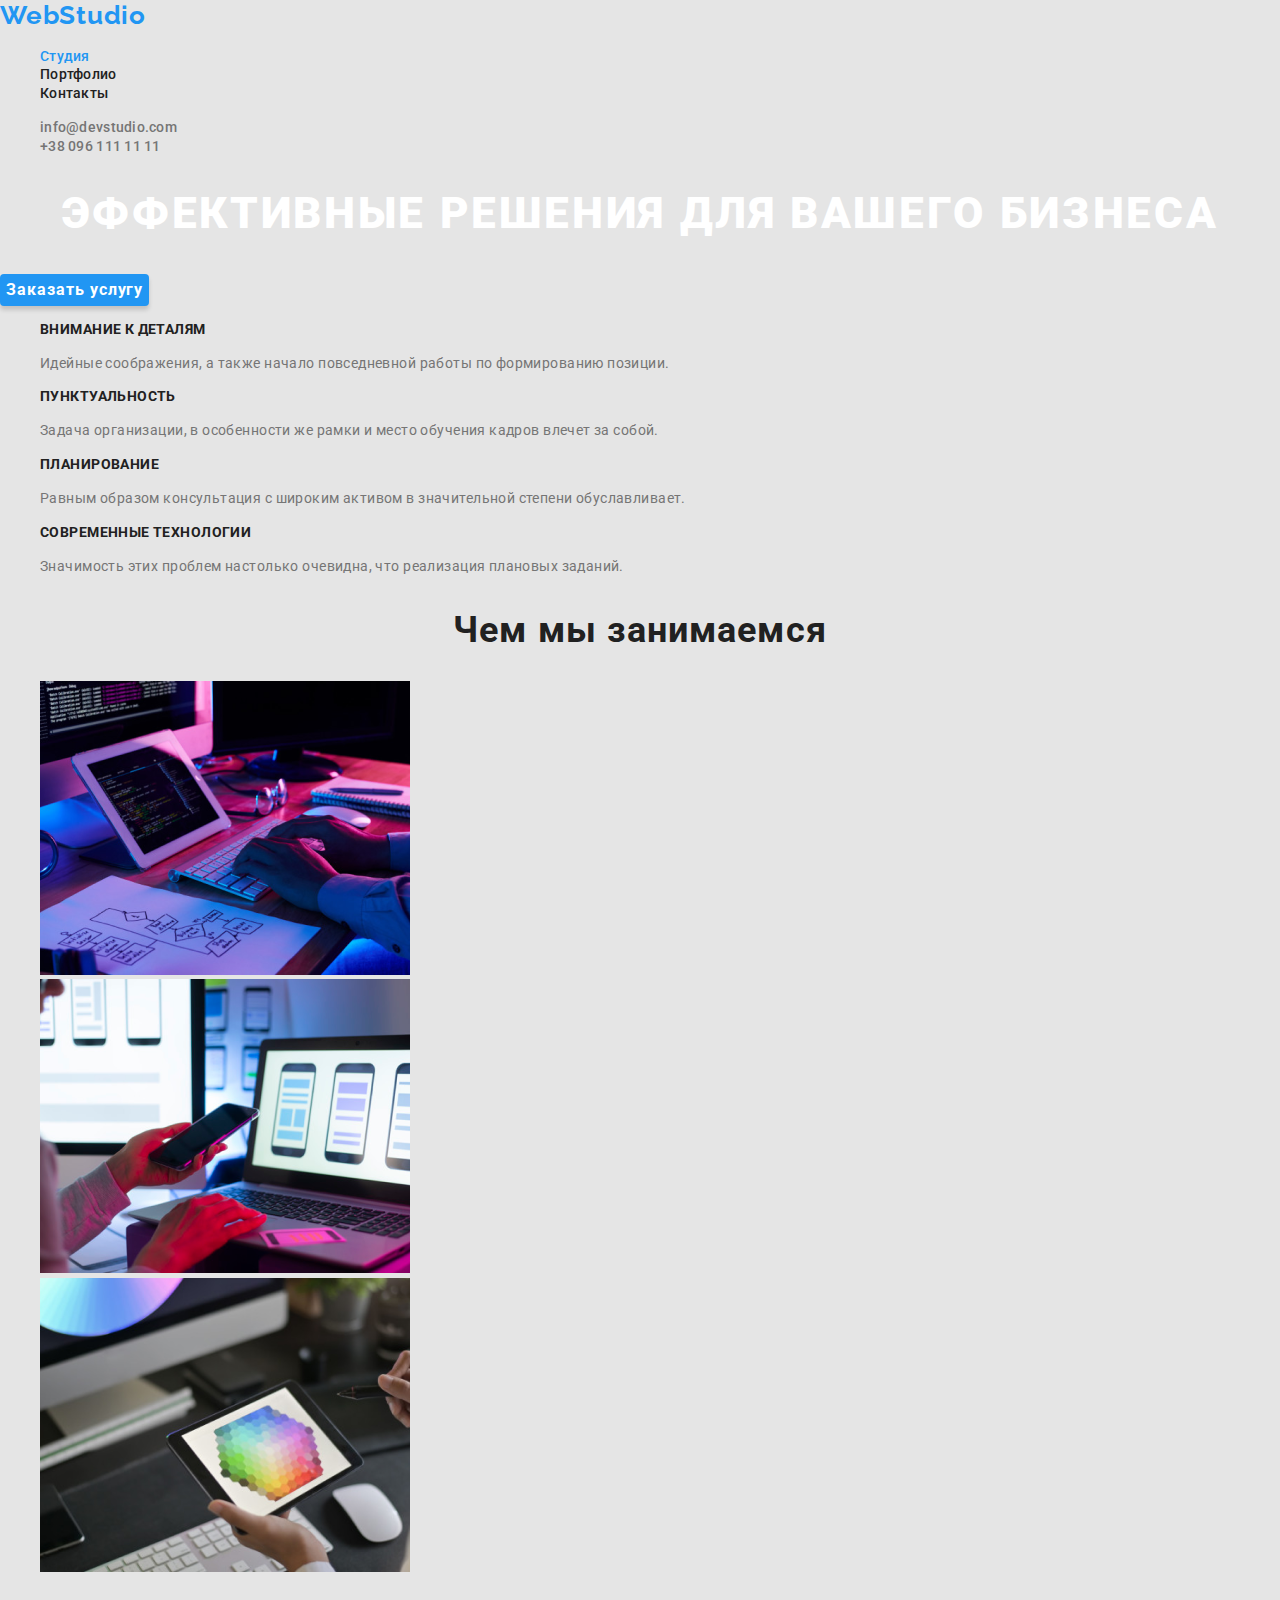
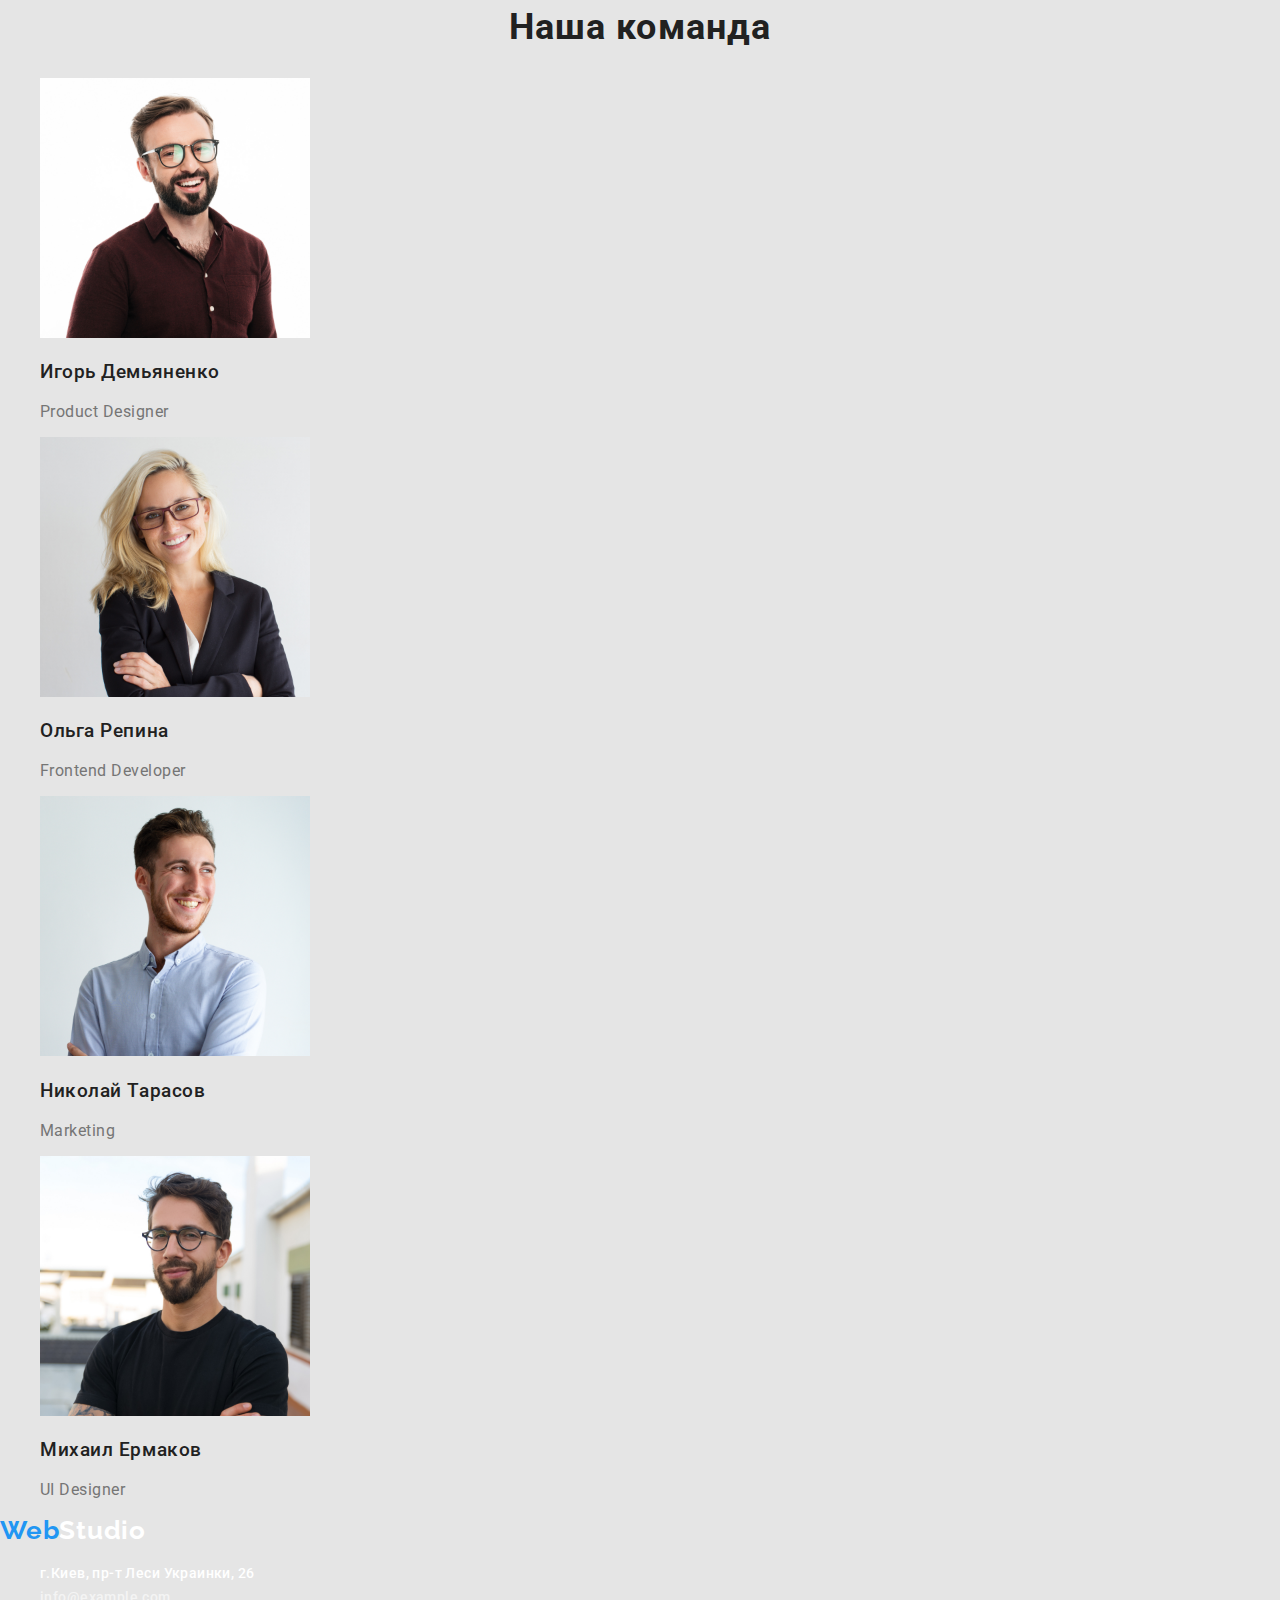
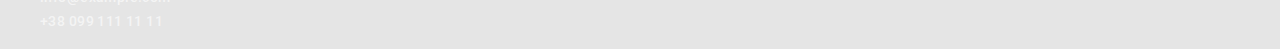
==== index.html @ 17d614b5 "клон після здачі дз2" ====
<!DOCTYPE html>
<html lang="ru">
<head>
    <meta charset="UTF-8">
    <meta name="viewport" content="width=device-width, initial-scale=1.0">
    <title lang="en">WebStudio</title>
    <link rel="stylesheet" href="https://cdnjs.cloudflare.com/ajax/libs/modern-normalize/1.0.0/modern-normalize.css">
    <link rel="stylesheet" href="./css/style.css">
    <link rel="preconnect" href="https://fonts.gstatic.com">
    <link href="https://fonts.googleapis.com/css2?family=Raleway:wght@700&family=Roboto:wght@400;500;700;900&display=swap"
      rel="stylesheet">
</head>
<body>
    <!--Верхняя линия-->
    <header>
      <nav>
        <a href="/" class="logo"><span>Web</span>Studio</a>
        <ul class="site-nav list">
          <li>
            <a class="link active" href="./index.html">Студия</a>
          </li>
          <li>
            <a class="link" href="./portfolio.html">Портфолио</a>
          </li>
          <li>
            <a class="link" href="#">Контакты</a>
          </li>
        </ul>
      </nav>
    
      <address>
        <ul class="address list">
          <li><a class="link" href="mailto:info@devstudio.com">info@devstudio.com</a></li>
          <li><a class="link" href="tel:+380961111111">+38 096 111 11 11</a></li>
        </ul>
      </address>
    </header>

    <!--Шапка-->
    <section class="header">
        <h1 class="header-title">Эффективные решения для вашего бизнеса</h1>
        <button type="button" class="header-btn">Заказать услугу</button>
    </section>

    <!--Особенности-->
    <section>
        <h2 hidden >Особенности</h2>
        <ul class="feature list">
            <li>
                <h3 class="feature-title">Внимание к деталям</h3>
                <p class="feature-text">Идейные соображения, а также начало повседневной работы по формированию позиции.</p>
            </li>
            <li>
                <h3 class="feature-title">Пунктуальность</h3>
                <p class="feature-text">Задача организации, в особенности же рамки и место обучения кадров влечет за собой.</p>
            </li>
            <li>
                <h3 class="feature-title">Планирование</h3>
                <p class="feature-text">Равным образом консультация с широким активом в значительной степени обуславливает.</p>
            </li>
            <li>
                <h3 class="feature-title">Современные технологии</h3>
                <p class="feature-text">Значимость этих проблем настолько очевидна, что реализация плановых заданий.</p>
            </li>
        </ul>
    </section>

    <!--Чем мы занимаемся-->
    <section class="what-we-do">
        <h2 class="title">Чем мы занимаемся</h2>
        <ul class="list">
            <li><img src="./img/what-we-do/box-1.png" alt="Разработка вэб-страниц" width="370"></li>
            <li><img src="./img/what-we-do/box-2.png" alt="Разработка мобильных приложений" width="370"></li>
            <li><img src="./img/what-we-do/box-3.png" alt="Дизайн" width="370"></li>
        </ul>
    </section>

    <!--Наша команда-->
    <section class="team">
        <h2 class="title">Наша команда</h2>
        <ul class="list">
            <li>
                <img src="./img/our-team/igor.jpg" alt="Игорь Демьяненко" width="270">
                <h3 class="team-title">Игорь Демьяненко</h3>
                <p>Product Designer</p>
            </li>
            <li>
                <img src="./img/our-team/olga.jpg" alt="Ольга Репина" width="270">
                <h3 class="team-title">Ольга Репина</h3>
                <p>Frontend Developer</p>
            </li>
            <li>
                <img src="./img/our-team/nikolay.jpg" alt="Николай Тарасов" width="270">
                <h3 class="team-title">Николай Тарасов</h3>
                <p>Marketing</p>
            </li>
            <li>
                <img src="./img/our-team/mihail.jpg" alt="Михаил Ермаков" width="270">
                <h3 class="team-title">Михаил Ермаков</h3>
                <p>UI Designer</p>
            </li>
        </ul>

     </section>

     <!--Подвал-->
     <footer class="footer">
        <a href="./index.html" class="footer-link logo"><span>Web</span>Studio</a>

        <address>
          <ul class="footer list">
            <li>
                <a class="link" href="https://goo.gl/maps/dNWQsB7XcE4CSutT9" target="_blank">г.Киев, пр-т Леси Украинки, 26</a>
            </li>
            <li>
                <a class="link" href="mailto:info@example.com">info@example.com</a>
            </li>
            <li>
                <a class="link" href="tel:+380991111111">+38 099 111 11 11</a>
            </li>
          </ul>
        </address>

     </footer>

     </body>
</html>
---- css/style.css ----
/*основной цвет текста #757575; */
/*вторичный цвет текста #212121; */
/*белый #FFFFFF; */
/*акцент #2196F3; */

:root {
  --primary-text-color: #757575;
  --title-text-color: #212121;
  --accent-color: #2196f3;
  --link-color: #ffffff;
  --black-color: #000;
}

body {
  background-color: #e5e5e5;
  color: var(--primary-text-color);
  font-family: 'Roboto', sans-serif;
  font-size: 16px;
}

a {
  text-decoration: none;
}

.list {
  list-style: none;
}

/* webstudio index.html */
/* Шапка */
.header-title {
  font-weight: 900;
  font-size: 44px;
  line-height: 1.36em;
  text-align: center;
  letter-spacing: 0.06em;
  text-transform: uppercase;
  color: var(--link-color);
}

.header-btn {
  background-color: var(--accent-color);
  font-weight: 700;
  line-height: 1.87em;
  letter-spacing: 0.06em;
  color: var(--link-color);
  box-shadow: 0px 4px 4px rgba(0, 0, 0, 0.15);
  border-radius: 4px;
  border: 0;
}

/* Особенности */

.feature-title {
  font-weight: 700;
  font-size: 14px;
  line-height: 1.14em;
  letter-spacing: 0.03em;
  text-transform: uppercase;
  color: var(--title-text-color);
}

.feature-text {
  font-size: 14px;
  line-height: 1.71em;
  letter-spacing: 0.03em;
}

/* Чем мы занимаемся */
.what-we-do .title,
.team > .title {
  font-weight: 700;
  font-size: 36px;
  line-height: 1.17em;
  text-align: center;
  letter-spacing: 0.03em;
  color: var(--title-text-color);
}

.team-title {
  font-weight: 500;
  line-height: 1.19em;
  letter-spacing: 0.03em;
  color: var(--title-text-color);
}

.team p {
  line-height: 1.19em;
  letter-spacing: 0.03em;
}

/* portfolio.html */

/* Логотип */
.logo {
  color: var(--black-color);
  font-family: 'Raleway', sans-serif;
  font-weight: 700;
  font-size: 26px;
  line-height: 1.19em;
  letter-spacing: 0.03em;
}

.logo > span {
  color: var(--accent-color);
}

.logo:hover,
.logo:focus {
  color: var(--accent-color);
}

/*site nav*/
.link {
  color: var(--title-text-color);
  font-style: normal;
  font-weight: 500;
  font-size: 14px;
  line-height: 16px;
  letter-spacing: 0.02em;
}

.link:hover,
.link:focus {
  color: var(--accent-color);
}

.address .link {
  color: inherit;
}

.address .link:hover,
.address .link:focus {
  color: var(--accent-color);
}

.active {
  color: var(--accent-color);
}

/* Фильтры */
.filters button {
  font-weight: 500;
  line-height: 1.63em;
  text-align: center;
  letter-spacing: 0.03em;
}

.filters button:hover,
.filters button:focus {
  color: var(--link-color);
  background-color: var(--accent-color);
}

/* Портфолио */
.title {
  font-weight: 700;
  font-size: 18px;
  line-height: 2em;
  letter-spacing: 0.06em;
  color: var(--title-text-color);
}

.subtitle {
  line-height: 1.88em;
  letter-spacing: 0.03em;
}

/* footer */
.footer-link {
  color: var(--link-color);
}

.footer .link {
  font-size: 14px;
  line-height: 1.71em;
  letter-spacing: 0.03em;
  color: var(--link-color);
}

.footer a[href='mailto:info@example.com'],
.footer a[href='tel:+380991111111'] {
  color: rgba(255, 255, 255, 0.6);
}

.footer .link:hover,
.footer .link:focus {
  color: var(--accent-color);
}
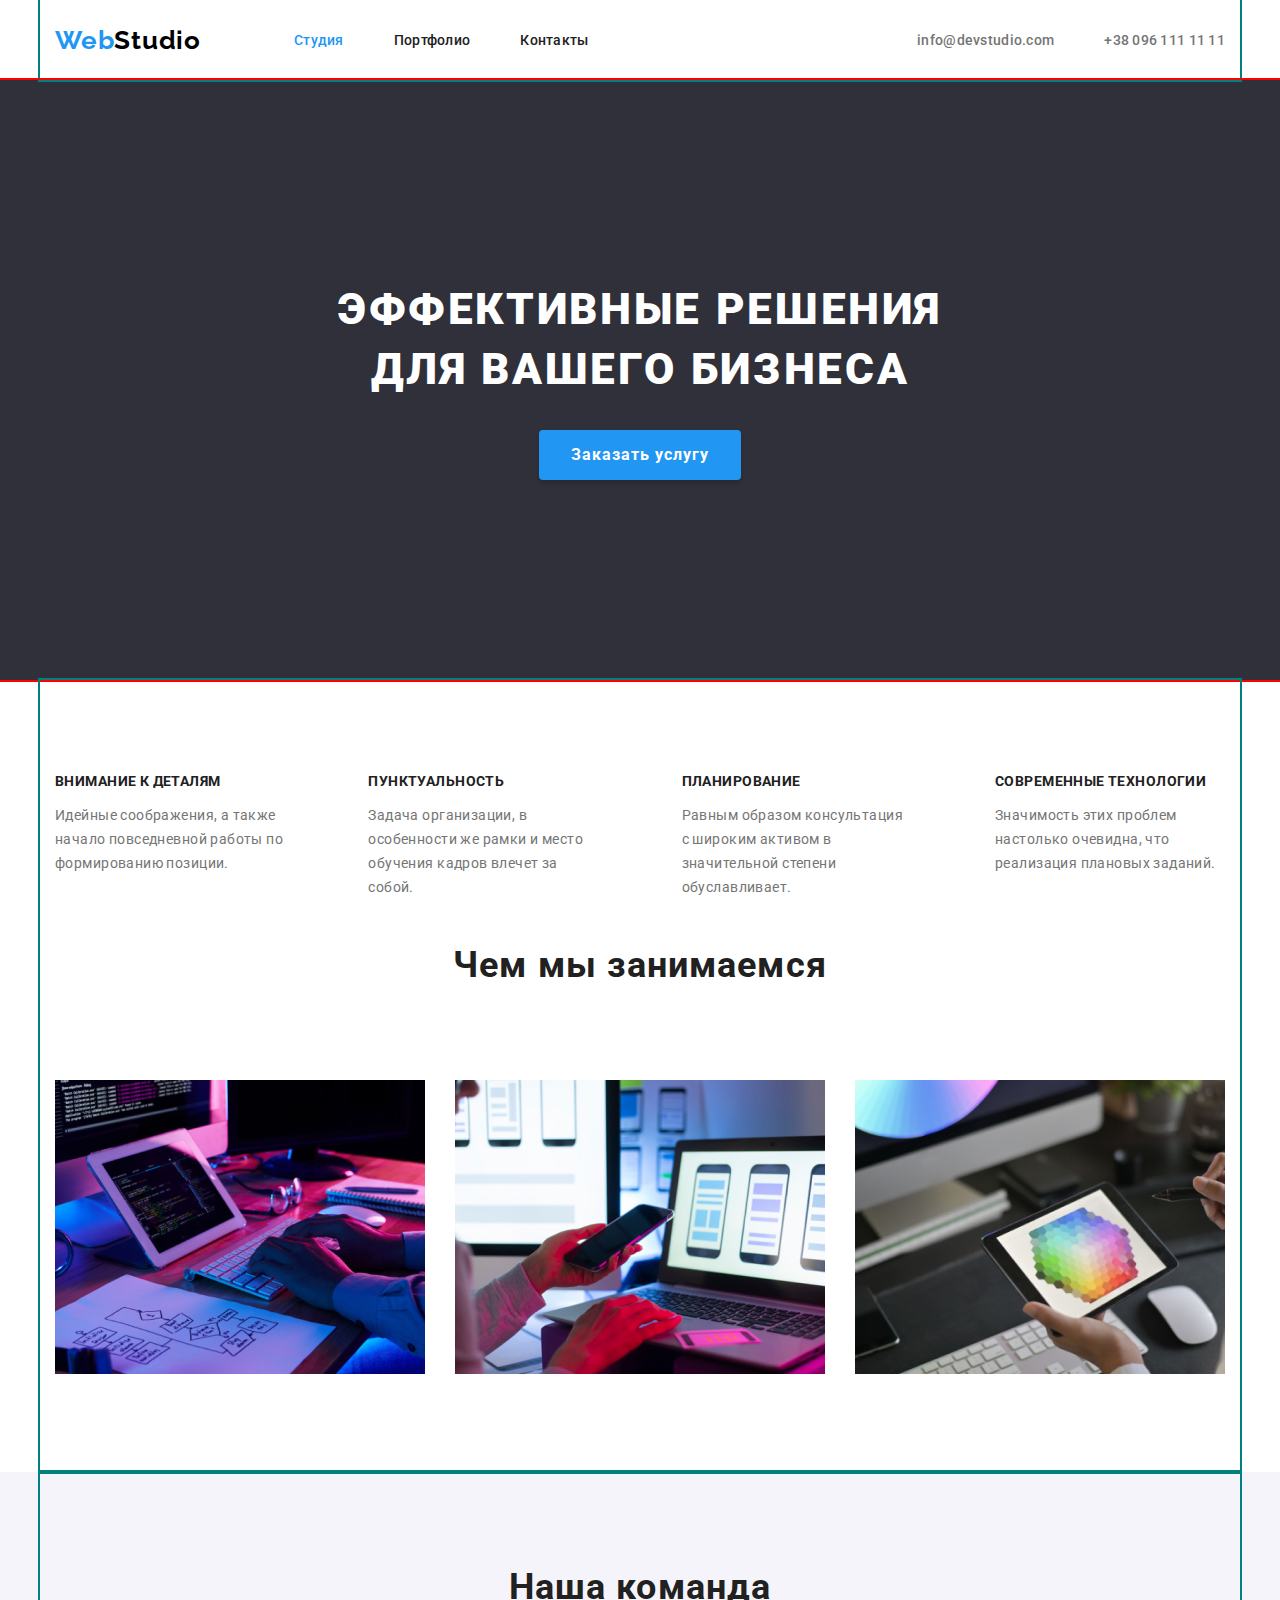
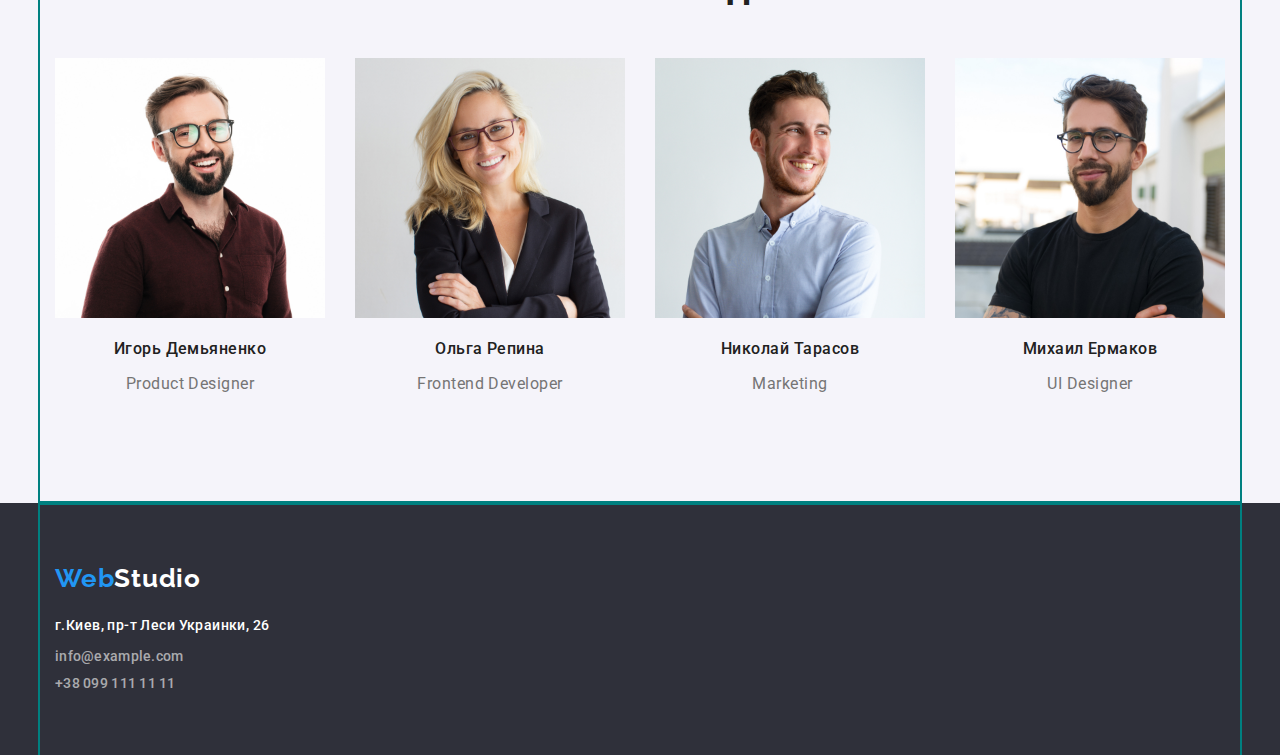
==== commit 9145e46a: "Добавляет стили позиционирования" ====
--- a/index.html
+++ b/index.html
@@ -11,115 +11,129 @@
       rel="stylesheet">
 </head>
 <body>
-    <!--Верхняя линия-->
-    <header>
-      <nav>
-        <a href="/" class="logo"><span>Web</span>Studio</a>
-        <ul class="site-nav list">
-          <li>
-            <a class="link active" href="./index.html">Студия</a>
-          </li>
-          <li>
-            <a class="link" href="./portfolio.html">Портфолио</a>
-          </li>
-          <li>
-            <a class="link" href="#">Контакты</a>
-          </li>
+    <!--Шапка-->
+    <header class="page-header">
+      <div class="container header-container">
+          <a href="/" class="logo logo-link"><span>Web</span>Studio</a>
+          <ul class="site-nav list">
+            <li class="item">
+              <a class="link active" href="./index.html">Студия</a>
+            </li>
+            <li class="item">
+              <a class="link" href="./portfolio.html">Портфолио</a>
+            </li>
+            <li class="item">
+              <a class="link" href="#">Контакты</a>
+            </li>
+          </ul>
+        
+      
+        
+        <ul class="header-contacts address list">
+          <li class="item"><a class="link" href="mailto:info@devstudio.com">info@devstudio.com</a></li>
+          <li class="item"><a class="link" href="tel:+380961111111">+38 096 111 11 11</a></li>
         </ul>
-      </nav>
-    
-      <address>
-        <ul class="address list">
-          <li><a class="link" href="mailto:info@devstudio.com">info@devstudio.com</a></li>
-          <li><a class="link" href="tel:+380961111111">+38 096 111 11 11</a></li>
-        </ul>
-      </address>
+      </div>
     </header>
 
-    <!--Шапка-->
-    <section class="header">
-        <h1 class="header-title">Эффективные решения для вашего бизнеса</h1>
-        <button type="button" class="header-btn">Заказать услугу</button>
-    </section>
-
-    <!--Особенности-->
-    <section>
-        <h2 hidden >Особенности</h2>
-        <ul class="feature list">
-            <li>
-                <h3 class="feature-title">Внимание к деталям</h3>
-                <p class="feature-text">Идейные соображения, а также начало повседневной работы по формированию позиции.</p>
-            </li>
-            <li>
-                <h3 class="feature-title">Пунктуальность</h3>
-                <p class="feature-text">Задача организации, в особенности же рамки и место обучения кадров влечет за собой.</p>
-            </li>
-            <li>
-                <h3 class="feature-title">Планирование</h3>
-                <p class="feature-text">Равным образом консультация с широким активом в значительной степени обуславливает.</p>
-            </li>
-            <li>
-                <h3 class="feature-title">Современные технологии</h3>
-                <p class="feature-text">Значимость этих проблем настолько очевидна, что реализация плановых заданий.</p>
-            </li>
-        </ul>
+    <!--Герой-->
+    <section class="hero">
+        <h1 class="hero-title">Эффективные решения <br> для вашего бизнеса</h1>
+        <button type="button" class="hero-btn">Заказать услугу</button>
     </section>
 
     <!--Чем мы занимаемся-->
     <section class="what-we-do">
-        <h2 class="title">Чем мы занимаемся</h2>
-        <ul class="list">
-            <li><img src="./img/what-we-do/box-1.png" alt="Разработка вэб-страниц" width="370"></li>
-            <li><img src="./img/what-we-do/box-2.png" alt="Разработка мобильных приложений" width="370"></li>
-            <li><img src="./img/what-we-do/box-3.png" alt="Дизайн" width="370"></li>
-        </ul>
+        <div class="container feature-container">
+          <h2 hidden>Особенности</h2>
+          <ul class="feature-list list">
+            <li  class="feture-list-item">
+              <h3 class="feature-title">Внимание к деталям</h3>
+              <p class="feature-text">Идейные соображения, а также начало повседневной работы по формированию позиции.</p>
+            </li>
+            <li class="feture-list-item">
+              <h3 class="feature-title">Пунктуальность</h3>
+              <p class="feature-text">Задача организации, в особенности же рамки и место обучения кадров влечет за собой.</p>
+            </li>
+            <li class="feture-list-item">
+              <h3 class="feature-title">Планирование</h3>
+              <p class="feature-text">Равным образом консультация с широким активом в значительной степени обуславливает.</p>
+            </li>
+            <li class="feture-list-item">
+              <h3 class="feature-title">Современные технологии</h3>
+              <p class="feature-text">Значимость этих проблем настолько очевидна, что реализация плановых заданий.</p>
+            </li>
+          </ul>
+
+
+          <h2 class="what-we-do-title">Чем мы занимаемся</h2>
+          <ul class="what-we-do-list list">
+              <li class="what-we-do-item"><img src="./img/what-we-do/box-1.png" alt="Разработка вэб-страниц" width="370"></li>
+              <li class="what-we-do-item"><img src="./img/what-we-do/box-2.png" alt="Разработка мобильных приложений" width="370"></li>
+              <li class="what-we-do-item"><img src="./img/what-we-do/box-3.png" alt="Дизайн" width="370"></li>
+          </ul>
+        </div>
     </section>
 
     <!--Наша команда-->
     <section class="team">
-        <h2 class="title">Наша команда</h2>
-        <ul class="list">
-            <li>
-                <img src="./img/our-team/igor.jpg" alt="Игорь Демьяненко" width="270">
-                <h3 class="team-title">Игорь Демьяненко</h3>
-                <p>Product Designer</p>
+
+        <div class="container team-container">
+
+          <h2 class="team-main-title">Наша команда</h2>
+
+          <ul class="team-list list">
+
+            <li class="team-list-item">
+              <img src="./img/our-team/igor.jpg" alt="Игорь Демьяненко" width="270">
+              <h3 class="team-title">Игорь Демьяненко</h3>
+              <p class="team-item-text">Product Designer</p>
             </li>
-            <li>
-                <img src="./img/our-team/olga.jpg" alt="Ольга Репина" width="270">
-                <h3 class="team-title">Ольга Репина</h3>
-                <p>Frontend Developer</p>
+
+            <li class="team-list-item">
+              <img src="./img/our-team/olga.jpg" alt="Ольга Репина" width="270">
+              <h3 class="team-title">Ольга Репина</h3>
+              <p class="team-item-text">Frontend Developer</p>
             </li>
-            <li>
-                <img src="./img/our-team/nikolay.jpg" alt="Николай Тарасов" width="270">
-                <h3 class="team-title">Николай Тарасов</h3>
-                <p>Marketing</p>
+
+            <li class="team-list-item">
+              <img src="./img/our-team/nikolay.jpg" alt="Николай Тарасов" width="270">
+              <h3 class="team-title">Николай Тарасов</h3>
+              <p class="team-item-text">Marketing</p>
             </li>
-            <li>
-                <img src="./img/our-team/mihail.jpg" alt="Михаил Ермаков" width="270">
-                <h3 class="team-title">Михаил Ермаков</h3>
-                <p>UI Designer</p>
+
+            <li class="team-list-item">
+              <img src="./img/our-team/mihail.jpg" alt="Михаил Ермаков" width="270">
+              <h3 class="team-title">Михаил Ермаков</h3>
+              <p class="team-item-text">UI Designer</p>
             </li>
-        </ul>
+
+          </ul>
+
+        </div>
 
      </section>
 
      <!--Подвал-->
      <footer class="footer">
-        <a href="./index.html" class="footer-link logo"><span>Web</span>Studio</a>
-
-        <address>
-          <ul class="footer list">
-            <li>
-                <a class="link" href="https://goo.gl/maps/dNWQsB7XcE4CSutT9" target="_blank">г.Киев, пр-т Леси Украинки, 26</a>
-            </li>
-            <li>
-                <a class="link" href="mailto:info@example.com">info@example.com</a>
-            </li>
-            <li>
-                <a class="link" href="tel:+380991111111">+38 099 111 11 11</a>
-            </li>
-          </ul>
-        </address>
+        <div class="container footer-container">
+          <a href="./index.html" class="footer-link logo"><span>Web</span>Studio</a>
+          
+          <address>
+            <ul class="footer-list list">
+              <li class="footer-list-item">
+                <a class="footer-link-address link" href="https://goo.gl/maps/dNWQsB7XcE4CSutT9" target="_blank">г.Киев, пр-т Леси
+                  Украинки, 26</a>
+              </li>
+              <li class="footer-list-item">
+                <a class="footer-link-contact link" href="mailto:info@example.com">info@example.com</a>
+              </li>
+              <li class="footer-list-item">
+                <a class="footer-link-contact link" href="tel:+380991111111">+38 099 111 11 11</a>
+              </li>
+            </ul>
+          </address>
+        </div>
 
      </footer>
 
--- a/css/style.css
+++ b/css/style.css
@@ -1,8 +1,10 @@
+/* =================== Палитра цветов =================== */
 /*основной цвет текста #757575; */
 /*вторичный цвет текста #212121; */
 /*белый #FFFFFF; */
 /*акцент #2196F3; */
 
+/*  =================== Обьявление переменных =================== */
 :root {
   --primary-text-color: #757575;
   --title-text-color: #212121;
@@ -12,7 +14,7 @@
 }
 
 body {
-  background-color: #e5e5e5;
+  background-color: var(--link-color);
   color: var(--primary-text-color);
   font-family: 'Roboto', sans-serif;
   font-size: 16px;
@@ -24,11 +26,73 @@
 
 .list {
   list-style: none;
-}
-
-/* webstudio index.html */
-/* Шапка */
-.header-title {
+  margin: 0;
+  padding: 0;
+}
+
+/* =================== Стили для webstudio index.html ===================  */
+
+/*=================== Шапка ===================*/
+
+.container {
+  width: 1200px;
+  outline: 2px solid teal;
+  margin-left: auto;
+  margin-right: auto;
+  padding-left: 15px;
+  padding-right: 15px;
+}
+
+.header-container {
+  display: flex;
+  align-items: center;
+}
+
+.logo-link {
+  display: block;
+  padding-top: 24px;
+  padding-bottom: 24px;
+}
+
+.site-nav {
+  display: flex;
+  margin-left: 93px;
+}
+
+.site-nav .item:not(:last-child) {
+  margin-right: 50px;
+}
+/*
+.site-nav .item:last-child {
+  margin-right: 331px;
+}*/
+
+.header-contacts {
+  display: flex;
+  margin-left: auto;
+}
+
+.header-contacts .item + .item {
+  margin-left: 50px;
+}
+
+.site-nav .link,
+.header-contacts .link {
+  display: block;
+  padding-top: 32px;
+  padding-bottom: 32px;
+}
+
+/* ================== Герой ================== */
+.hero {
+  text-align: center;
+  height: 600px;
+  background-color: #2f303a;
+  padding-top: 200px;
+
+  outline: 2px solid red;
+}
+.hero-title {
   font-weight: 900;
   font-size: 44px;
   line-height: 1.36em;
@@ -36,9 +100,12 @@
   letter-spacing: 0.06em;
   text-transform: uppercase;
   color: var(--link-color);
-}
-
-.header-btn {
+
+  margin: 0;
+  margin-bottom: 30px;
+}
+
+.hero-btn {
   background-color: var(--accent-color);
   font-weight: 700;
   line-height: 1.87em;
@@ -47,9 +114,14 @@
   box-shadow: 0px 4px 4px rgba(0, 0, 0, 0.15);
   border-radius: 4px;
   border: 0;
-}
-
-/* Особенности */
+  padding: 10px 32px;
+}
+
+/*=================== Чем мы занимаемся ===================*/
+.feature-container {
+  padding-top: 94px;
+  padding-bottom: 94px;
+}
 
 .feature-title {
   font-weight: 700;
@@ -58,6 +130,8 @@
   letter-spacing: 0.03em;
   text-transform: uppercase;
   color: var(--title-text-color);
+  margin-bottom: 0;
+  margin-top: 0;
 }
 
 .feature-text {
@@ -66,32 +140,81 @@
   letter-spacing: 0.03em;
 }
 
-/* Чем мы занимаемся */
-.what-we-do .title,
-.team > .title {
+.feature-list {
+  padding-left: 0;
+  display: flex;
+  justify-content: space-between;
+}
+
+.feture-list-item {
+  width: 230px;
+}
+
+.what-we-do-title {
   font-weight: 700;
   font-size: 36px;
   line-height: 1.17em;
   text-align: center;
   letter-spacing: 0.03em;
   color: var(--title-text-color);
+  margin-bottom: 94px;
+}
+
+.what-we-do-list {
+  display: flex;
+  justify-content: space-between;
+}
+
+/* ====================== Наша команда ====================== */
+.team-container {
+  padding-top: 94px;
+  padding-bottom: 94px;
+  text-align: center;
+}
+
+.team-list {
+  display: flex;
+  justify-content: space-between;
+}
+
+.team-main-title {
+  font-weight: 700;
+  font-size: 36px;
+  line-height: 1.17em;
+  letter-spacing: 0.03em;
+  color: var(--title-text-color);
+  margin-top: 0;
+  margin-bottom: 50px;
 }
 
 .team-title {
   font-weight: 500;
-  line-height: 1.19em;
-  letter-spacing: 0.03em;
-  color: var(--title-text-color);
-}
-
-.team p {
-  line-height: 1.19em;
-  letter-spacing: 0.03em;
-}
-
-/* portfolio.html */
-
-/* Логотип */
+  font-size: 16px;
+  line-height: 1.188em;
+  letter-spacing: 0.03em;
+  color: var(--title-text-color);
+}
+
+.team-item-text {
+  font-family: Roboto;
+  font-style: normal;
+  font-weight: normal;
+  font-size: 16px;
+  line-height: 19px;
+  /* identical to box height */
+
+  text-align: center;
+  letter-spacing: 0.03em;
+
+  color: #757575;
+}
+.team {
+  background-color: #f5f4fa;
+}
+
+/* =================== Стили для portfolio.html =================== */
+
+/* =================== Логотип =================== */
 .logo {
   color: var(--black-color);
   font-family: 'Raleway', sans-serif;
@@ -110,7 +233,7 @@
   color: var(--accent-color);
 }
 
-/*site nav*/
+/*=================== Navigation ===================*/
 .link {
   color: var(--title-text-color);
   font-style: normal;
@@ -138,12 +261,29 @@
   color: var(--accent-color);
 }
 
-/* Фильтры */
-.filters button {
+/* =================== Фильтры ===================*/
+.portfolio-container {
+  padding-top: 94px;
+  padding-bottom: 94px;
+}
+
+.filters {
+  display: flex;
+  justify-content: center;
+  margin-bottom: 50px;
+}
+
+.btn {
   font-weight: 500;
   line-height: 1.63em;
   text-align: center;
   letter-spacing: 0.03em;
+  padding: 6px 22px;
+  border: unset;
+}
+
+.filters .item:not(:last-child) {
+  margin-right: 9px;
 }
 
 .filters button:hover,
@@ -152,7 +292,22 @@
   background-color: var(--accent-color);
 }
 
-/* Портфолио */
+/* =================== Портфолио =================== */
+.projects {
+  display: flex;
+  flex-wrap: wrap;
+  margin-top: -30px;
+  margin-left: -30px;
+  outline: 2px solid teal;
+}
+
+.projects .item {
+  width: 370px;
+  margin-top: 30px;
+  margin-left: 30px;
+  outline: 2px solid black;
+}
+
 .title {
   font-weight: 700;
   font-size: 18px;
@@ -166,24 +321,42 @@
   letter-spacing: 0.03em;
 }
 
-/* footer */
+/* =================== Footer =================== */
+.footer {
+  background-color: #2f303a;
+}
+
+.footer-container {
+  height: 252px;
+  padding-top: 60px;
+  padding-bottom: 60px;
+}
+
+.footer-list .footer-list-item:not(:last-child) {
+  margin-bottom: 9px;
+}
 .footer-link {
-  color: var(--link-color);
-}
-
-.footer .link {
+  display: inline-block;
+  color: var(--link-color);
+  margin-bottom: 20px;
+}
+
+.footer-link-address {
   font-size: 14px;
   line-height: 1.71em;
   letter-spacing: 0.03em;
   color: var(--link-color);
 }
 
-.footer a[href='mailto:info@example.com'],
-.footer a[href='tel:+380991111111'] {
+.footer-link-contact {
   color: rgba(255, 255, 255, 0.6);
 }
 
-.footer .link:hover,
-.footer .link:focus {
-  color: var(--accent-color);
-}
+.footer-link:hover,
+.footer-link-address:hover,
+.footer-link-contact:hover,
+.footer-link:focus,
+.footer-link-address:focus,
+.footer-link-contact:focus {
+  color: var(--accent-color);
+}
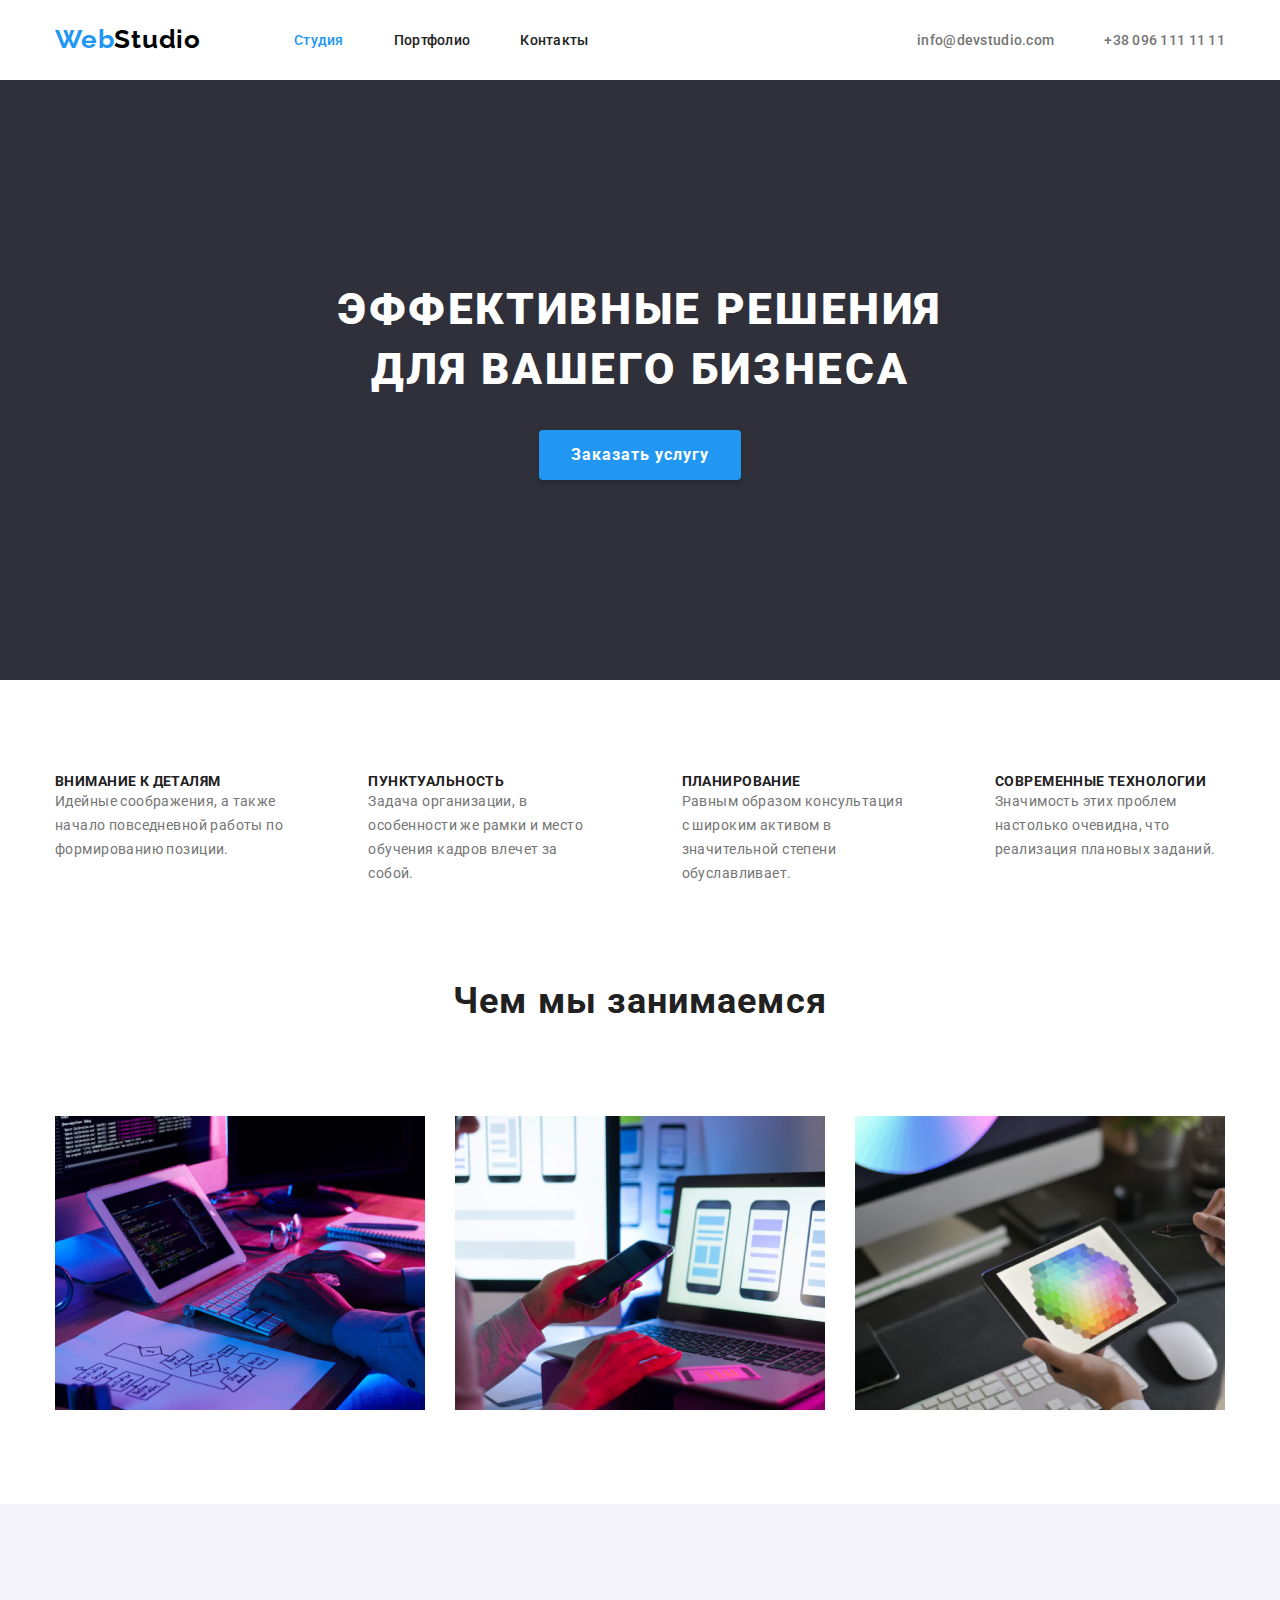
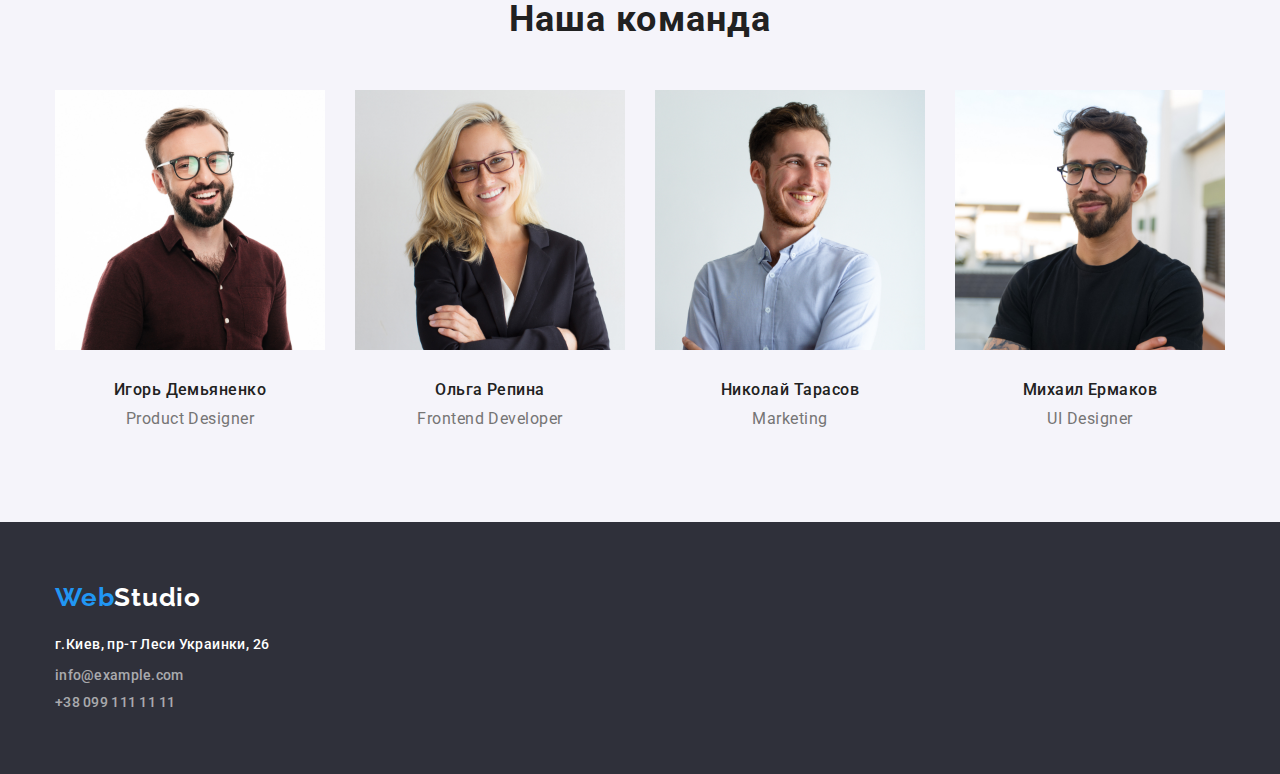
==== commit e6f0c187: "добавляет отступы блоков" ====
--- a/index.html
+++ b/index.html
@@ -14,18 +14,20 @@
     <!--Шапка-->
     <header class="page-header">
       <div class="container header-container">
-          <a href="/" class="logo logo-link"><span>Web</span>Studio</a>
-          <ul class="site-nav list">
-            <li class="item">
-              <a class="link active" href="./index.html">Студия</a>
-            </li>
-            <li class="item">
-              <a class="link" href="./portfolio.html">Портфолио</a>
-            </li>
-            <li class="item">
-              <a class="link" href="#">Контакты</a>
-            </li>
-          </ul>
+          <nav class="nav-site">
+            <a href="/" class="logo logo-link link"><span>Web</span>Studio</a>
+            <ul class="site-nav list">
+              <li class="item">
+                <a class="link active" href="./index.html">Студия</a>
+              </li>
+              <li class="item">
+                <a class="link" href="./portfolio.html">Портфолио</a>
+              </li>
+              <li class="item">
+                <a class="link" href="#">Контакты</a>
+              </li>
+            </ul>
+          </nav>
         
       
         
@@ -117,22 +119,31 @@
      <!--Подвал-->
      <footer class="footer">
         <div class="container footer-container">
-          <a href="./index.html" class="footer-link logo"><span>Web</span>Studio</a>
+
+          <a href="./index.html" class="footer-link link logo"><span>Web</span>Studio</a>
           
           <address>
+
             <ul class="footer-list list">
+
               <li class="footer-list-item">
-                <a class="footer-link-address link" href="https://goo.gl/maps/dNWQsB7XcE4CSutT9" target="_blank">г.Киев, пр-т Леси
-                  Украинки, 26</a>
+                <a class="footer-link-address link" 
+                href="https://goo.gl/maps/dNWQsB7XcE4CSutT9" 
+                target="_blank">г.Киев, пр-т Леси Украинки, 26</a>
               </li>
+
               <li class="footer-list-item">
                 <a class="footer-link-contact link" href="mailto:info@example.com">info@example.com</a>
               </li>
+
               <li class="footer-list-item">
                 <a class="footer-link-contact link" href="tel:+380991111111">+38 099 111 11 11</a>
               </li>
+
             </ul>
+            
           </address>
+
         </div>
 
      </footer>
--- a/css/style.css
+++ b/css/style.css
@@ -1,3 +1,29 @@
+/* ============ Обнуление стилей =================== */
+
+h1,
+h2,
+h3,
+h4,
+h5,
+h6,
+p {
+  margin: 0;
+}
+
+img {
+  display: block;
+}
+
+.list {
+  list-style: none;
+  margin: 0;
+  padding: 0;
+}
+
+.link {
+  text-decoration: none;
+}
+
 /* =================== Палитра цветов =================== */
 /*основной цвет текста #757575; */
 /*вторичный цвет текста #212121; */
@@ -10,7 +36,7 @@
   --title-text-color: #212121;
   --accent-color: #2196f3;
   --link-color: #ffffff;
-  --black-color: #000;
+  --logo-color: #000;
 }
 
 body {
@@ -20,23 +46,12 @@
   font-size: 16px;
 }
 
-a {
-  text-decoration: none;
-}
-
-.list {
-  list-style: none;
-  margin: 0;
-  padding: 0;
-}
-
 /* =================== Стили для webstudio index.html ===================  */
 
 /*=================== Шапка ===================*/
 
 .container {
   width: 1200px;
-  outline: 2px solid teal;
   margin-left: auto;
   margin-right: auto;
   padding-left: 15px;
@@ -48,6 +63,10 @@
   align-items: center;
 }
 
+.nav-site {
+  display: flex;
+}
+
 .logo-link {
   display: block;
   padding-top: 24px;
@@ -62,10 +81,6 @@
 .site-nav .item:not(:last-child) {
   margin-right: 50px;
 }
-/*
-.site-nav .item:last-child {
-  margin-right: 331px;
-}*/
 
 .header-contacts {
   display: flex;
@@ -83,157 +98,6 @@
   padding-bottom: 32px;
 }
 
-/* ================== Герой ================== */
-.hero {
-  text-align: center;
-  height: 600px;
-  background-color: #2f303a;
-  padding-top: 200px;
-
-  outline: 2px solid red;
-}
-.hero-title {
-  font-weight: 900;
-  font-size: 44px;
-  line-height: 1.36em;
-  text-align: center;
-  letter-spacing: 0.06em;
-  text-transform: uppercase;
-  color: var(--link-color);
-
-  margin: 0;
-  margin-bottom: 30px;
-}
-
-.hero-btn {
-  background-color: var(--accent-color);
-  font-weight: 700;
-  line-height: 1.87em;
-  letter-spacing: 0.06em;
-  color: var(--link-color);
-  box-shadow: 0px 4px 4px rgba(0, 0, 0, 0.15);
-  border-radius: 4px;
-  border: 0;
-  padding: 10px 32px;
-}
-
-/*=================== Чем мы занимаемся ===================*/
-.feature-container {
-  padding-top: 94px;
-  padding-bottom: 94px;
-}
-
-.feature-title {
-  font-weight: 700;
-  font-size: 14px;
-  line-height: 1.14em;
-  letter-spacing: 0.03em;
-  text-transform: uppercase;
-  color: var(--title-text-color);
-  margin-bottom: 0;
-  margin-top: 0;
-}
-
-.feature-text {
-  font-size: 14px;
-  line-height: 1.71em;
-  letter-spacing: 0.03em;
-}
-
-.feature-list {
-  padding-left: 0;
-  display: flex;
-  justify-content: space-between;
-}
-
-.feture-list-item {
-  width: 230px;
-}
-
-.what-we-do-title {
-  font-weight: 700;
-  font-size: 36px;
-  line-height: 1.17em;
-  text-align: center;
-  letter-spacing: 0.03em;
-  color: var(--title-text-color);
-  margin-bottom: 94px;
-}
-
-.what-we-do-list {
-  display: flex;
-  justify-content: space-between;
-}
-
-/* ====================== Наша команда ====================== */
-.team-container {
-  padding-top: 94px;
-  padding-bottom: 94px;
-  text-align: center;
-}
-
-.team-list {
-  display: flex;
-  justify-content: space-between;
-}
-
-.team-main-title {
-  font-weight: 700;
-  font-size: 36px;
-  line-height: 1.17em;
-  letter-spacing: 0.03em;
-  color: var(--title-text-color);
-  margin-top: 0;
-  margin-bottom: 50px;
-}
-
-.team-title {
-  font-weight: 500;
-  font-size: 16px;
-  line-height: 1.188em;
-  letter-spacing: 0.03em;
-  color: var(--title-text-color);
-}
-
-.team-item-text {
-  font-family: Roboto;
-  font-style: normal;
-  font-weight: normal;
-  font-size: 16px;
-  line-height: 19px;
-  /* identical to box height */
-
-  text-align: center;
-  letter-spacing: 0.03em;
-
-  color: #757575;
-}
-.team {
-  background-color: #f5f4fa;
-}
-
-/* =================== Стили для portfolio.html =================== */
-
-/* =================== Логотип =================== */
-.logo {
-  color: var(--black-color);
-  font-family: 'Raleway', sans-serif;
-  font-weight: 700;
-  font-size: 26px;
-  line-height: 1.19em;
-  letter-spacing: 0.03em;
-}
-
-.logo > span {
-  color: var(--accent-color);
-}
-
-.logo:hover,
-.logo:focus {
-  color: var(--accent-color);
-}
-
-/*=================== Navigation ===================*/
 .link {
   color: var(--title-text-color);
   font-style: normal;
@@ -261,6 +125,174 @@
   color: var(--accent-color);
 }
 
+.logo {
+  color: var(--logo-color);
+  font-family: 'Raleway', sans-serif;
+  font-weight: 700;
+  font-size: 26px;
+  line-height: 1.19em;
+  letter-spacing: 0.03em;
+}
+
+.logo > span {
+  color: var(--accent-color);
+}
+
+/* ================== Герой ================== */
+.hero {
+  text-align: center;
+  height: 600px;
+  background-color: #2f303a;
+  padding-top: 200px;
+}
+.hero-title {
+  font-weight: 900;
+  font-size: 44px;
+  line-height: 1.36em;
+  text-align: center;
+  letter-spacing: 0.06em;
+  text-transform: uppercase;
+  color: var(--link-color);
+
+  margin: 0;
+  margin-bottom: 30px;
+}
+
+.hero-btn {
+  background-color: var(--accent-color);
+  font-weight: 700;
+  line-height: 1.87em;
+  letter-spacing: 0.06em;
+  color: var(--link-color);
+  box-shadow: 0px 4px 4px rgba(0, 0, 0, 0.15);
+  border-radius: 4px;
+  border: 0;
+  padding: 10px 32px;
+}
+
+/*=================== Чем мы занимаемся ===================*/
+.feature-container {
+  padding-top: 94px;
+  padding-bottom: 94px;
+}
+
+.feature-title {
+  font-weight: 700;
+  font-size: 14px;
+  line-height: 1.14em;
+  letter-spacing: 0.03em;
+  text-transform: uppercase;
+  color: var(--title-text-color);
+  margin-bottom: 0;
+  margin-top: 0;
+}
+
+.feature-text {
+  font-size: 14px;
+  line-height: 1.71em;
+  letter-spacing: 0.03em;
+}
+
+.feature-list {
+  display: flex;
+  justify-content: space-between;
+  margin-bottom: 94px;
+}
+
+.feture-list-item {
+  width: 230px;
+}
+
+.what-we-do-title {
+  font-weight: 700;
+  font-size: 36px;
+  line-height: 1.17em;
+  text-align: center;
+  letter-spacing: 0.03em;
+  color: var(--title-text-color);
+  margin-bottom: 94px;
+}
+
+.what-we-do-list {
+  display: flex;
+  justify-content: space-between;
+}
+
+/* ====================== Наша команда ====================== */
+.team-container {
+  padding-top: 94px;
+  padding-bottom: 94px;
+  text-align: center;
+}
+
+.team-list {
+  display: flex;
+  justify-content: space-between;
+}
+
+.team-main-title {
+  font-weight: 700;
+  font-size: 36px;
+  line-height: 1.17em;
+  letter-spacing: 0.03em;
+  color: var(--title-text-color);
+  margin-top: 0;
+  margin-bottom: 50px;
+}
+
+.team-title {
+  font-weight: 500;
+  font-size: 16px;
+  line-height: 1.188em;
+  letter-spacing: 0.03em;
+  color: var(--title-text-color);
+  margin-top: 30px;
+}
+
+.team-item-text {
+  font-size: 16px;
+  line-height: 1.188;
+  text-align: center;
+  letter-spacing: 0.03em;
+  margin-top: 10px;
+}
+.team {
+  background-color: #f5f4fa;
+}
+
+/* =================== Footer =================== */
+.footer {
+  background-color: #2f303a;
+}
+
+.footer-container {
+  height: 252px;
+  padding-top: 60px;
+  padding-bottom: 60px;
+}
+
+.footer-list .footer-list-item:not(:last-child) {
+  margin-bottom: 9px;
+}
+.footer-link {
+  display: inline-block;
+  color: var(--link-color);
+  margin-bottom: 20px;
+}
+
+.footer-link-address {
+  font-size: 14px;
+  line-height: 1.71em;
+  letter-spacing: 0.03em;
+  color: var(--link-color);
+}
+
+.footer-link-contact {
+  color: rgba(255, 255, 255, 0.6);
+}
+
+/* =================== Стили для portfolio.html =================== */
+
 /* =================== Фильтры ===================*/
 .portfolio-container {
   padding-top: 94px;
@@ -298,14 +330,12 @@
   flex-wrap: wrap;
   margin-top: -30px;
   margin-left: -30px;
-  outline: 2px solid teal;
 }
 
 .projects .item {
   width: 370px;
   margin-top: 30px;
   margin-left: 30px;
-  outline: 2px solid black;
 }
 
 .title {
@@ -314,49 +344,11 @@
   line-height: 2em;
   letter-spacing: 0.06em;
   color: var(--title-text-color);
+  margin-top: 20px;
 }
 
 .subtitle {
   line-height: 1.88em;
   letter-spacing: 0.03em;
-}
-
-/* =================== Footer =================== */
-.footer {
-  background-color: #2f303a;
-}
-
-.footer-container {
-  height: 252px;
-  padding-top: 60px;
-  padding-bottom: 60px;
-}
-
-.footer-list .footer-list-item:not(:last-child) {
-  margin-bottom: 9px;
-}
-.footer-link {
-  display: inline-block;
-  color: var(--link-color);
-  margin-bottom: 20px;
-}
-
-.footer-link-address {
-  font-size: 14px;
-  line-height: 1.71em;
-  letter-spacing: 0.03em;
-  color: var(--link-color);
-}
-
-.footer-link-contact {
-  color: rgba(255, 255, 255, 0.6);
-}
-
-.footer-link:hover,
-.footer-link-address:hover,
-.footer-link-contact:hover,
-.footer-link:focus,
-.footer-link-address:focus,
-.footer-link-contact:focus {
-  color: var(--accent-color);
-}
+  margin-top: 4px;
+}
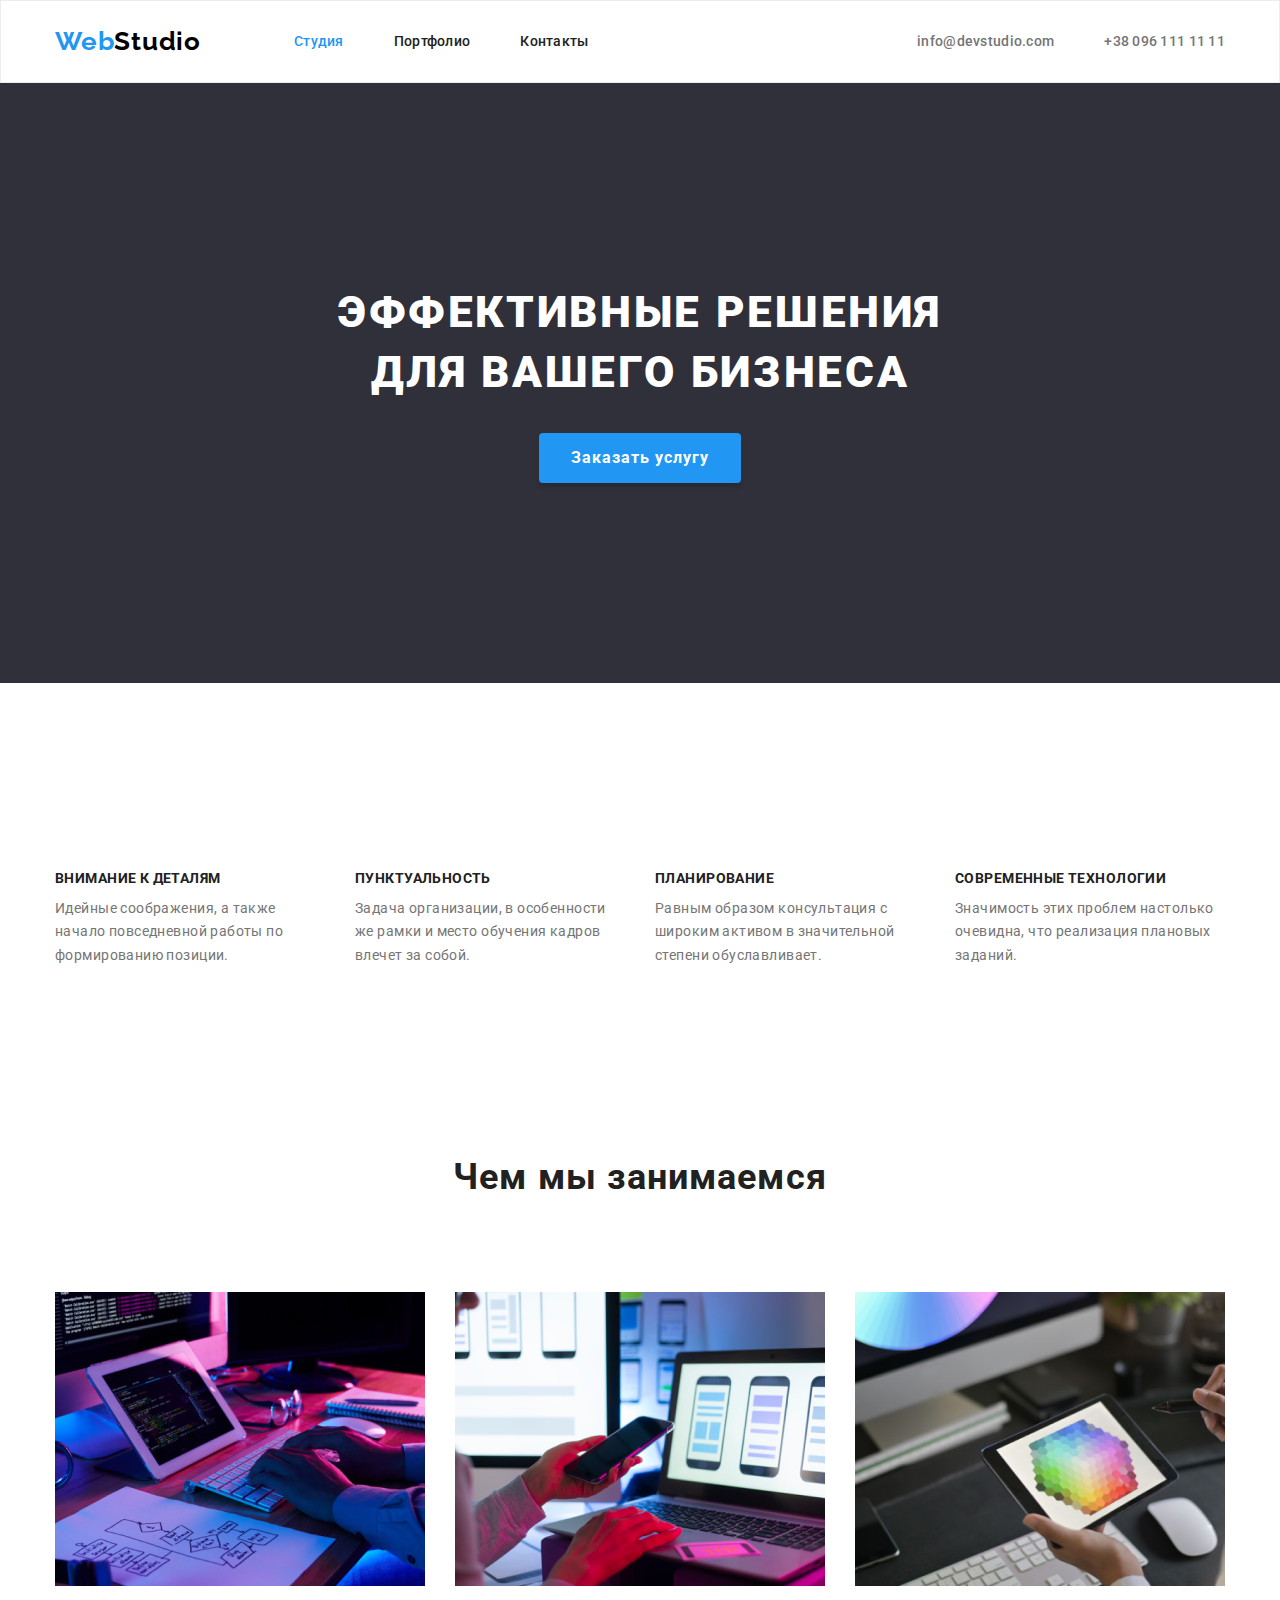
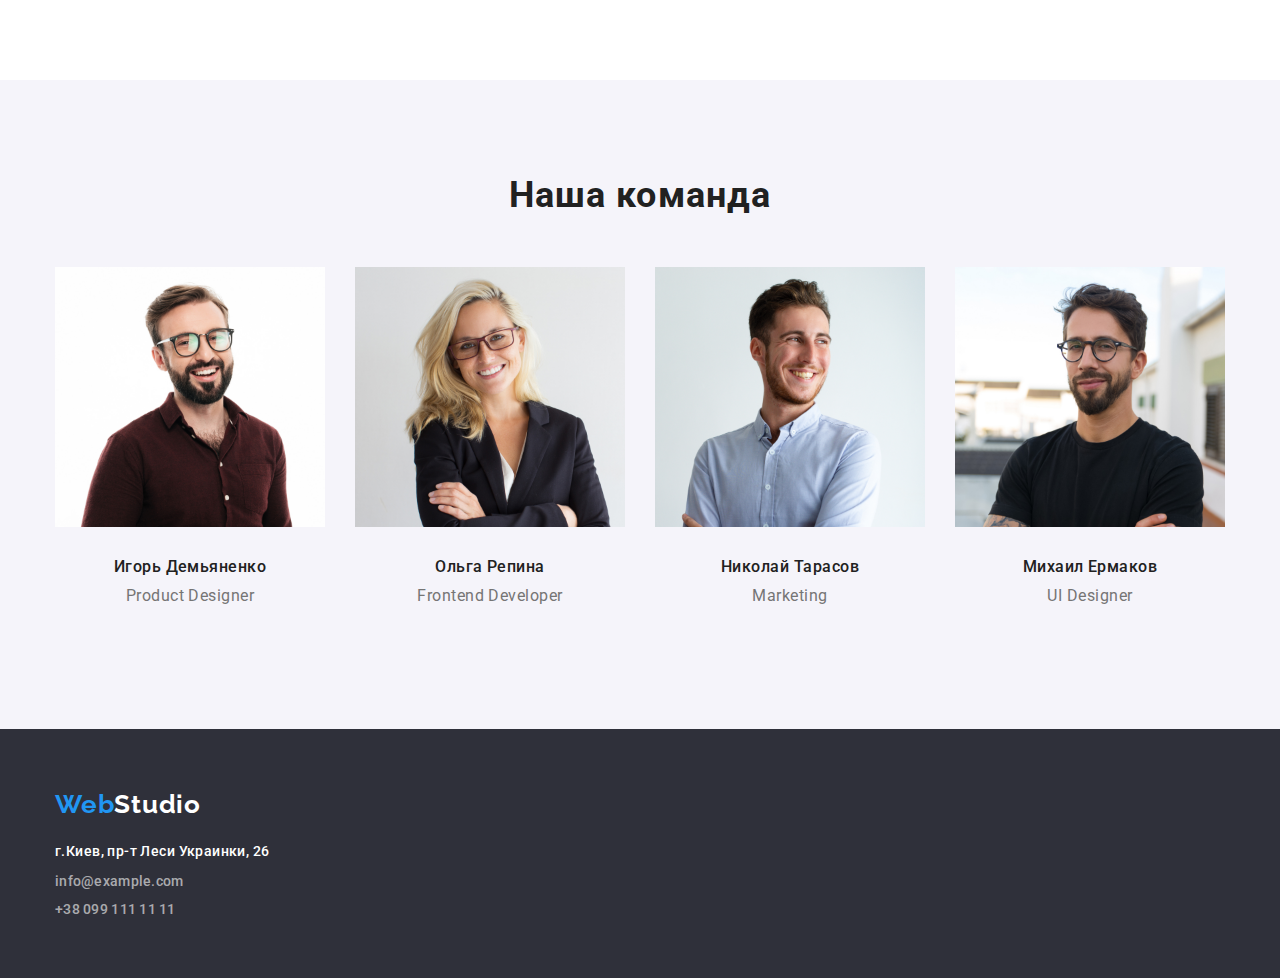
==== commit 502725c3: "https://prnt.sc/xb81qt - це дві різні секції  Висоту секцій формуйте паддінгами, які задавайте не дл" ====
--- a/index.html
+++ b/index.html
@@ -40,41 +40,47 @@
 
     <!--Герой-->
     <section class="hero">
-        <h1 class="hero-title">Эффективные решения <br> для вашего бизнеса</h1>
+        <h1 class="hero-title">Эффективные решения для вашего бизнеса</h1>
         <button type="button" class="hero-btn">Заказать услугу</button>
     </section>
 
-    <!--Чем мы занимаемся-->
+    <!--Особенности-->
+    
+    <section class="features">
+      <div class="container features-container">
+        <h2 hidden>Особенности</h2>
+        <ul class="features-list list">
+          <li class="fetures-list-item">
+            <h3 class="features-title">Внимание к деталям</h3>
+            <p class="features-text">Идейные соображения, а также начало повседневной работы по формированию позиции.</p>
+          </li>
+          <li class="fetures-list-item">
+            <h3 class="features-title">Пунктуальность</h3>
+            <p class="features-text">Задача организации, в особенности же рамки и место обучения кадров влечет за собой.</p>
+          </li>
+          <li class="fetures-list-item">
+            <h3 class="features-title">Планирование</h3>
+            <p class="features-text">Равным образом консультация с широким активом в значительной степени обуславливает.</p>
+          </li>
+          <li class="fetures-list-item">
+            <h3 class="features-title">Современные технологии</h3>
+            <p class="features-text">Значимость этих проблем настолько очевидна, что реализация плановых заданий.</p>
+          </li>
+        </ul>
+      </div>
+    </section>
+
+<!--Чем мы занимаемся-->
     <section class="what-we-do">
-        <div class="container feature-container">
-          <h2 hidden>Особенности</h2>
-          <ul class="feature-list list">
-            <li  class="feture-list-item">
-              <h3 class="feature-title">Внимание к деталям</h3>
-              <p class="feature-text">Идейные соображения, а также начало повседневной работы по формированию позиции.</p>
-            </li>
-            <li class="feture-list-item">
-              <h3 class="feature-title">Пунктуальность</h3>
-              <p class="feature-text">Задача организации, в особенности же рамки и место обучения кадров влечет за собой.</p>
-            </li>
-            <li class="feture-list-item">
-              <h3 class="feature-title">Планирование</h3>
-              <p class="feature-text">Равным образом консультация с широким активом в значительной степени обуславливает.</p>
-            </li>
-            <li class="feture-list-item">
-              <h3 class="feature-title">Современные технологии</h3>
-              <p class="feature-text">Значимость этих проблем настолько очевидна, что реализация плановых заданий.</p>
-            </li>
-          </ul>
-
-
-          <h2 class="what-we-do-title">Чем мы занимаемся</h2>
-          <ul class="what-we-do-list list">
-              <li class="what-we-do-item"><img src="./img/what-we-do/box-1.png" alt="Разработка вэб-страниц" width="370"></li>
-              <li class="what-we-do-item"><img src="./img/what-we-do/box-2.png" alt="Разработка мобильных приложений" width="370"></li>
-              <li class="what-we-do-item"><img src="./img/what-we-do/box-3.png" alt="Дизайн" width="370"></li>
-          </ul>
-        </div>
+      <div class="container">
+        <h2 class="what-we-do-title">Чем мы занимаемся</h2>
+        <ul class="what-we-do-list list">
+          <li class="what-we-do-item"><img src="./img/what-we-do/box-1.png" alt="Разработка вэб-страниц" width="370"></li>
+          <li class="what-we-do-item"><img src="./img/what-we-do/box-2.png" alt="Разработка мобильных приложений" width="370">
+          </li>
+          <li class="what-we-do-item"><img src="./img/what-we-do/box-3.png" alt="Дизайн" width="370"></li>
+        </ul>
+      </div>
     </section>
 
     <!--Наша команда-->
@@ -88,26 +94,34 @@
 
             <li class="team-list-item">
               <img src="./img/our-team/igor.jpg" alt="Игорь Демьяненко" width="270">
-              <h3 class="team-title">Игорь Демьяненко</h3>
-              <p class="team-item-text">Product Designer</p>
+              <div class="team-wraper">
+                <h3 class="team-title">Игорь Демьяненко</h3>
+                <p class="team-item-text">Product Designer</p>
+              </div>
             </li>
 
             <li class="team-list-item">
               <img src="./img/our-team/olga.jpg" alt="Ольга Репина" width="270">
-              <h3 class="team-title">Ольга Репина</h3>
-              <p class="team-item-text">Frontend Developer</p>
+              <div class="team-wraper">
+                <h3 class="team-title">Ольга Репина</h3>
+                <p class="team-item-text">Frontend Developer</p>
+              </div>
             </li>
 
             <li class="team-list-item">
               <img src="./img/our-team/nikolay.jpg" alt="Николай Тарасов" width="270">
-              <h3 class="team-title">Николай Тарасов</h3>
-              <p class="team-item-text">Marketing</p>
+              <div class="team-wraper">
+                <h3 class="team-title">Николай Тарасов</h3>
+                <p class="team-item-text">Marketing</p>
+              </div>
             </li>
 
             <li class="team-list-item">
               <img src="./img/our-team/mihail.jpg" alt="Михаил Ермаков" width="270">
-              <h3 class="team-title">Михаил Ермаков</h3>
-              <p class="team-item-text">UI Designer</p>
+              <div class="team-wraper">
+                <h3 class="team-title">Михаил Ермаков</h3>
+                <p class="team-item-text">UI Designer</p>
+              </div>
             </li>
 
           </ul>
--- a/css/style.css
+++ b/css/style.css
@@ -58,6 +58,12 @@
   padding-right: 15px;
 }
 
+.page-header {
+  padding-top: 25px;
+  padding-bottom: 25px;
+  border: 1px solid #ececec;
+}
+
 .header-container {
   display: flex;
   align-items: center;
@@ -69,12 +75,11 @@
 
 .logo-link {
   display: block;
-  padding-top: 24px;
-  padding-bottom: 24px;
 }
 
 .site-nav {
   display: flex;
+  align-items: center;
   margin-left: 93px;
 }
 
@@ -94,8 +99,6 @@
 .site-nav .link,
 .header-contacts .link {
   display: block;
-  padding-top: 32px;
-  padding-bottom: 32px;
 }
 
 .link {
@@ -141,9 +144,9 @@
 /* ================== Герой ================== */
 .hero {
   text-align: center;
-  height: 600px;
   background-color: #2f303a;
   padding-top: 200px;
+  padding-bottom: 200px;
 }
 .hero-title {
   font-weight: 900;
@@ -154,8 +157,10 @@
   text-transform: uppercase;
   color: var(--link-color);
 
-  margin: 0;
+  max-width: 620px;
   margin-bottom: 30px;
+  margin-left: auto;
+  margin-right: auto;
 }
 
 .hero-btn {
@@ -170,37 +175,46 @@
   padding: 10px 32px;
 }
 
-/*=================== Чем мы занимаемся ===================*/
-.feature-container {
+/*=================== Особенности ===================*/
+.features {
   padding-top: 94px;
   padding-bottom: 94px;
 }
 
-.feature-title {
+.features-container {
+  padding-top: 94px;
+  padding-bottom: 94px;
+}
+
+.features-title {
   font-weight: 700;
   font-size: 14px;
   line-height: 1.14em;
   letter-spacing: 0.03em;
   text-transform: uppercase;
   color: var(--title-text-color);
-  margin-bottom: 0;
-  margin-top: 0;
-}
-
-.feature-text {
+  margin-bottom: 10px;
+}
+
+.features-text {
   font-size: 14px;
   line-height: 1.71em;
   letter-spacing: 0.03em;
 }
 
-.feature-list {
+.features-list {
   display: flex;
   justify-content: space-between;
-  margin-bottom: 94px;
-}
-
-.feture-list-item {
-  width: 230px;
+}
+
+.fetures-list-item {
+  width: 270px;
+}
+
+/*=================== Чем мы занимаемся ===================*/
+
+.what-we-do {
+  padding-bottom: 94px;
 }
 
 .what-we-do-title {
@@ -219,7 +233,7 @@
 }
 
 /* ====================== Наша команда ====================== */
-.team-container {
+.team {
   padding-top: 94px;
   padding-bottom: 94px;
   text-align: center;
@@ -238,6 +252,11 @@
   color: var(--title-text-color);
   margin-top: 0;
   margin-bottom: 50px;
+}
+
+.team-wraper {
+  padding-top: 30px;
+  padding-bottom: 30px;
 }
 
 .team-title {
@@ -246,7 +265,6 @@
   line-height: 1.188em;
   letter-spacing: 0.03em;
   color: var(--title-text-color);
-  margin-top: 30px;
 }
 
 .team-item-text {
@@ -263,10 +281,6 @@
 /* =================== Footer =================== */
 .footer {
   background-color: #2f303a;
-}
-
-.footer-container {
-  height: 252px;
   padding-top: 60px;
   padding-bottom: 60px;
 }
@@ -294,7 +308,7 @@
 /* =================== Стили для portfolio.html =================== */
 
 /* =================== Фильтры ===================*/
-.portfolio-container {
+.portfolio {
   padding-top: 94px;
   padding-bottom: 94px;
 }
@@ -336,6 +350,7 @@
   width: 370px;
   margin-top: 30px;
   margin-left: 30px;
+  border: 1px solid #eeeeee;
 }
 
 .title {
@@ -344,7 +359,10 @@
   line-height: 2em;
   letter-spacing: 0.06em;
   color: var(--title-text-color);
-  margin-top: 20px;
+}
+
+.wraper {
+  padding: 20px 24px;
 }
 
 .subtitle {
